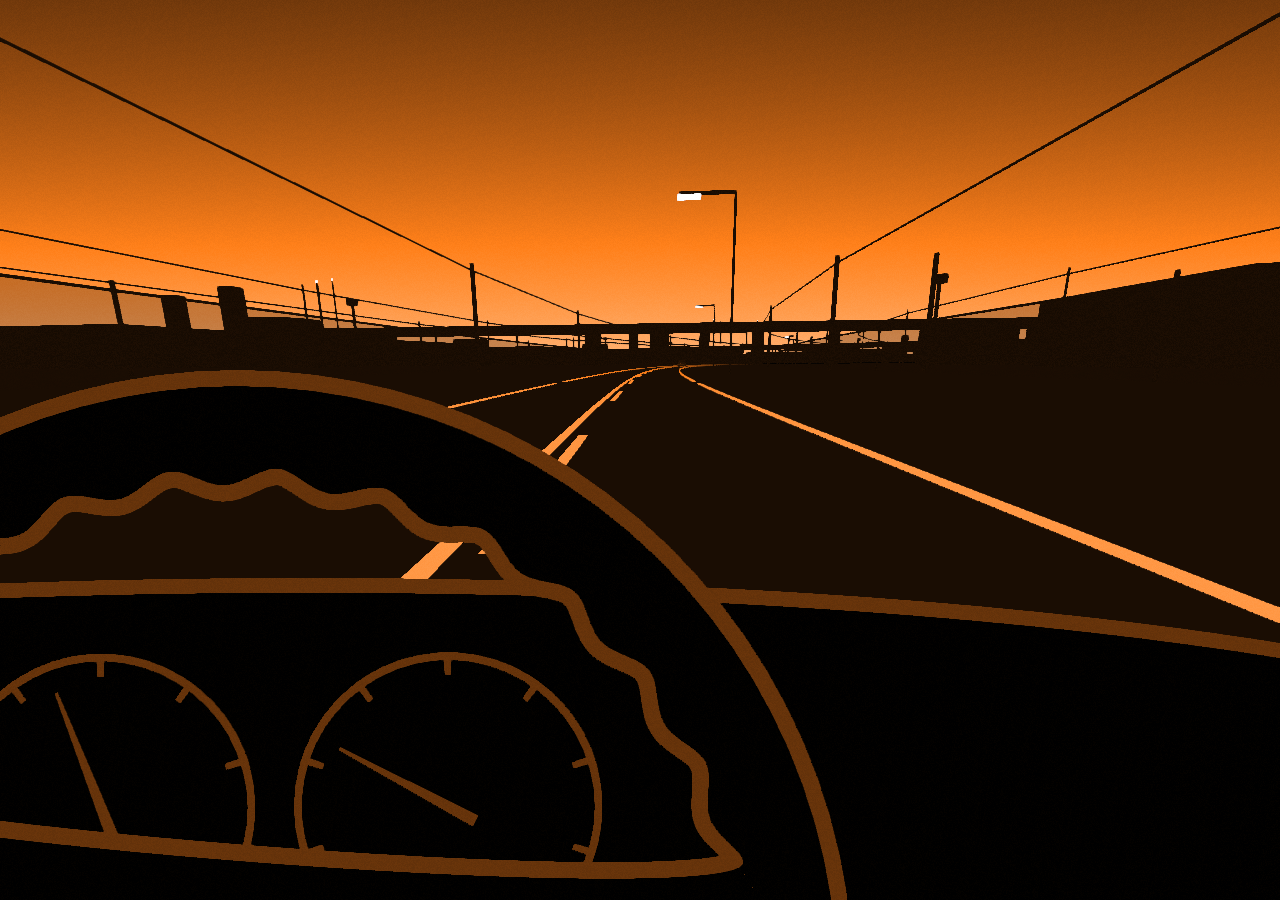
==== night-drive-preview/index.html @ 4f7ae043 "Sync night-drive-preview from claudia-night-drive@eadadad" ====
<!DOCTYPE html>
<html>
  <head>
    <title>Claudia Night Drive</title>
    <meta charset="utf-8" />
    <meta name="viewport" content="width=device-width, initial-scale=1, user-scalable=no" />
    <meta name="robots" content="noindex,nofollow" />
    <meta http-equiv="Cache-Control" content="no-cache, no-store, must-revalidate" />
    <link rel="stylesheet" type="text/css" title="main" href="./css/drivey.css?v=eadadad" />
    <link rel="license" href="./source/claudia-night-drive-0000000.zip">
</head>
  <body>
    <script src="./lib/theme.js?v=eadadad"></script>
    <script src="./lib/rivescript/rivescript-2.2.1.min.js?v=eadadad"></script>
    <script type="module">
      import Drivey from "./js/Drivey.js?v=eadadad";
      document.addEventListener(
        "touchmove",
        (e) => {
          if (e.target && typeof e.target.closest === "function" && e.target.closest("#dialoguePanel")) {
            return;
          }
          e.preventDefault();
        },
        { passive: false }
      );
      window.drivey = new Drivey();
    </script>
    <!-- Claudia Night Drive is GPL-3 (fork of Rezmason/drivey). Complete source: ./source/claudia-night-drive-0000000.zip -->
  </body>
</html>
---- night-drive-preview/css/drivey.css ----
* {
  margin: 0;
  padding: 0;
  border: 0;
  outline: 0;
  text-decoration: none;
  font-weight: inherit;
  font-style: inherit;
  color: inherit;
  font-size: 100%;
  font-family: inherit;
  vertical-align: baseline;
  list-style: none;
  border-collapse: collapse;
  border-spacing: 0;
  -webkit-font-smoothing: antialiased;
  -moz-osx-font-smoothing: grayscale;
}

body {
  background: black;
  color: white;
  overflow: hidden;
  margin: 0;
}

body, colors {
  --dashboard-background-color: black;
  --dashboard-border-color: #888;
  --dashboard-light-color: #fff;
}

canvas#renderer {
  display: block;
  image-rendering: optimizeSpeed;
}

div#buttonsContainer {
  position: absolute;
  bottom: 1em;
  width: 100%;
  display: flex;
  justify-content: center;
  opacity: 0;
  transition: opacity 4000ms;
}

div#buttonsContainer.awake {
  opacity: 1;
  transition: opacity 250ms;
}

div#buttons {
  display: inline-flex;
  align-items: center;
  color: white;
  font-weight: bolder;
  font-size: 1vw;
  font-family: sans-serif;
  text-align: center;
  border: 0.4em solid var(--dashboard-border-color);
  border-radius: 3em;
  overflow: hidden;
  background: var(--dashboard-background-color);
}

div#buttons button {
  text-transform: uppercase;
  background-color: var(--dashboard-background-color);
  padding:0 1.5em;
  height: 5em;
  border-left: 0.2em solid var(--dashboard-border-color);
  border-right: 0.2em solid var(--dashboard-border-color);
}

#buttons button:first-of-type {
  border-left: unset;
}

#buttons button:last-of-type {
  border-right: unset;
}

div#buttons button#button_music {
  display: none;
}

div#buttons #embedded-playlist {
  border-left: 0.2em solid var(--dashboard-border-color);
  border-right: 0.2em solid var(--dashboard-border-color);

  position: relative;

  --scale: 1.5;
  --width: 300;
  --height: 80;

  display: flex;
  justify-content: center;
  align-items: center;

  width: calc(var(--width) * 1px * var(--scale));
  height: 5vw;
  overflow: hidden;
}

@media (max-width: 2000px) { div#buttons #embedded-playlist { --scale: 1.25; } }
@media (max-width: 1675px) { div#buttons #embedded-playlist { --scale: 1; } }
@media (max-width: 1350px) {
  div#buttons button#button_music {
    display: block;
  }

  div#buttons #embedded-playlist {
    display: none;
  }
}

div#buttons #embedded-playlist #backdrop {
  position: absolute;
  width: calc(var(--width) * 1px * var(--scale));
  height: calc(var(--height) * 1px * var(--scale));
}

div#buttons #embedded-playlist iframe {

  overflow: hidden;
  width: 300px;
  height: 80px;
  scale: var(--scale);
  transform-origin: center;

  background: #282828;
  filter: contrast(150%) brightness(150%);
  mix-blend-mode: luminosity;
}

div#buttons:not(.wireframe) #embedded-playlist #backdrop {
  background: var(--dashboard-light-color);
}

div#buttons.wireframe #embedded-playlist iframe {
  filter: contrast(200%) brightness(200%) saturate(0%);
  mix-blend-mode: screen;
}

div#buttons button div.label {
  display:block;
  line-height: 2em;
}

div#buttons button div.option {
  display:block;
  line-height: 2em;
}

span.indicator {
  color: var(--dashboard-light-color);
  text-shadow: 0 0 0.5em var(--dashboard-light-color);
}

span.light {
  display: inline-block;
  width: 1.25em;
  height: 1em;
  background-color: var(--dashboard-light-color);
  box-shadow: 0 0 1em var(--dashboard-light-color);
}

span.light.off {
  background-color: var(--dashboard-border-color);
  box-shadow: unset;
}


/* Claudia Night Drive — single small Claudia pill */
div#buttonsContainer.claudia-only {
  bottom: 1.2em;
  pointer-events: none;
}
div#buttonsContainer.claudia-only #buttons {
  pointer-events: auto;
  font-size: 0.75rem;
  border-width: 0.25em;
  border-radius: 2em;
}
div#buttonsContainer.claudia-only #buttons button {
  padding: 0 1.2em;
  height: 2.6em;
  border: none;
  letter-spacing: 0.06em;
}

/* --- Claudia Night Drive: Talk panel + music menu --- */
#dialoguePanel {
  position: absolute;
  left: 0;
  right: 0;
  bottom: 6.5em;
  display: flex;
  justify-content: center;
  pointer-events: none;
  z-index: 20;
}
#dialoguePanel[hidden] { display: none !important; }
#dialoguePanel .dialogue-card {
  pointer-events: auto;
  width: min(52rem, 94vw);
  max-height: min(52vh, 28rem);
  display: flex;
  flex-direction: column;
  gap: 0.65rem;
  background: rgba(10, 4, 0, 0.92);
  border: 0.2em solid var(--dashboard-border-color);
  border-radius: 1em;
  padding: 0.85rem 1rem 0.75rem;
  color: var(--dashboard-light-color);
  font-family: sans-serif;
  box-shadow: 0 0.4em 1.2em rgba(0,0,0,0.55);
}
#dialoguePanel .dialogue-main {
  display: flex;
  flex-direction: column;
  gap: 0.5rem;
  min-width: 0;
  flex: 1 1 auto;
}
#dialoguePanel .dialogue-narration {
  font-size: clamp(0.88rem, 2vw, 1.02rem);
  line-height: 1.35;
  font-style: italic;
  color: rgba(255, 192, 138, 0.78);
}
#dialoguePanel .dialogue-narration[hidden] { display: none !important; }
#dialoguePanel .dialogue-log-narration {
  font-style: italic;
  color: rgba(255, 192, 138, 0.72);
}
#dialoguePanel .dialogue-line {
  font-size: clamp(0.95rem, 2.2vw, 1.12rem);
  line-height: 1.35;
  color: #ffc08a;
}
#dialoguePanel .dialogue-history {
  display: flex;
  flex-direction: column;
  gap: 0.35rem;
  min-width: 0;
  min-height: 0;
}
#dialoguePanel .dialogue-history[hidden] { display: none !important; }
#dialoguePanel .dialogue-history-label {
  font-size: 0.7rem;
  letter-spacing: 0.08em;
  text-transform: uppercase;
  opacity: 0.55;
}
#dialoguePanel .dialogue-log {
  flex: 1 1 auto;
  min-height: 3.5rem;
  max-height: 8.5rem;
  overflow-y: auto;
  overscroll-behavior: contain;
  -webkit-overflow-scrolling: touch;
  display: flex;
  flex-direction: column;
  gap: 0.4rem;
  padding: 0.35rem 0.4rem;
  border: 1px solid rgba(255, 192, 138, 0.16);
  border-radius: 0.45em;
  background: rgba(0, 0, 0, 0.22);
  touch-action: pan-y;
}
/* Wide: history to the right of question + choices.
   Cap the Earlier box ~4 lines so it never grows over Claudia's face. */
@media (min-width: 720px) {
  #dialoguePanel .dialogue-card {
    flex-direction: row;
    align-items: flex-start;
    width: min(56rem, 96vw);
    /* Keep the whole panel in the lower third on desktop side view */
    max-height: min(38vh, 22rem);
    overflow-y: auto;
  }
  #dialoguePanel .dialogue-main {
    flex: 1 1 58%;
    min-height: 0;
  }
  #dialoguePanel .dialogue-history {
    flex: 0 1 42%;
    align-self: flex-start;
    max-width: 18rem;
    border-left: 1px solid rgba(255, 192, 138, 0.16);
    padding-left: 0.75rem;
  }
  #dialoguePanel .dialogue-log {
    flex: 0 0 auto;
    height: auto;
    min-height: 0;
    box-sizing: border-box;
    /* ~4 lines total incl. padding/border (~130px) */
    max-height: 8.25rem; /* 132px */
    overflow-y: auto;
  }
}
/* Narrow: history below choices */
@media (max-width: 719px) {
  #dialoguePanel .dialogue-card {
    flex-direction: column;
  }
  #dialoguePanel .dialogue-history {
    order: 2;
  }
  #dialoguePanel .dialogue-main {
    order: 1;
  }
}
#dialoguePanel .dialogue-log-row {
  font-size: clamp(0.9rem, 2.1vw, 1.08rem);
  line-height: 1.35;
  white-space: pre-wrap;
}
#dialoguePanel .dialogue-log-claudia {
  color: #ffc08a;
}
#dialoguePanel .dialogue-log-you {
  color: #d7e2ff;
  opacity: 0.95;
  padding-left: 0.35rem;
  border-left: 2px solid rgba(215, 226, 255, 0.35);
}
#dialoguePanel .dialogue-choices {
  display: flex;
  flex-direction: column;
  gap: 0.4rem;
  flex: 0 0 auto;
}
#dialoguePanel .dialogue-choice,
#dialoguePanel .dialogue-close {
  display: flex;
  align-items: flex-start;
  gap: 0.55rem;
  text-align: left;
  background: rgba(40, 18, 0, 0.94);
  border: 1px solid var(--dashboard-border-color);
  border-radius: 0.55em;
  color: var(--dashboard-light-color);
  padding: 0.6em 0.75em;
  font-size: clamp(0.88rem, 1.9vw, 1.02rem);
  line-height: 1.3;
  cursor: pointer;
  -webkit-tap-highlight-color: rgba(255, 192, 138, 0.25);
  touch-action: manipulation;
}
#dialoguePanel .dialogue-choice-letter {
  flex: 0 0 auto;
  display: inline-grid;
  place-items: center;
  min-width: 1.35em;
  height: 1.35em;
  border-radius: 0.3em;
  background: rgba(255, 192, 138, 0.16);
  color: #ffc08a;
  font-weight: 700;
  font-size: 0.92em;
}
#dialoguePanel .dialogue-choice-label {
  flex: 1 1 auto;
  min-width: 0;
}
#dialoguePanel .dialogue-choice:hover,
#dialoguePanel .dialogue-choice:focus-visible,
#dialoguePanel .dialogue-close:hover,
#dialoguePanel .dialogue-close:focus-visible {
  background: rgba(80, 36, 0, 0.98);
  outline: none;
}
#dialoguePanel .dialogue-close {
  margin-top: 0.15rem;
  text-align: center;
  justify-content: center;
  opacity: 0.85;
}

/* --- Typed ELIZA mode (staging / eliza-preview) --- */
#dialoguePanel .dialogue-mode-bar {
  display: flex;
  gap: 0.4rem;
  margin-bottom: 0.45rem;
  flex: 0 0 auto;
}
#dialoguePanel .dialogue-mode-btn {
  flex: 1 1 auto;
  background: rgba(40, 18, 0, 0.75);
  border: 1px solid rgba(255, 192, 138, 0.28);
  border-radius: 0.45em;
  color: rgba(255, 220, 190, 0.85);
  padding: 0.35em 0.55em;
  font-size: 0.78rem;
  cursor: pointer;
  touch-action: manipulation;
}
#dialoguePanel .dialogue-mode-btn.is-active,
#dialoguePanel .dialogue-mode-btn[aria-pressed="true"] {
  background: rgba(80, 36, 0, 0.98);
  border-color: rgba(255, 192, 138, 0.55);
  color: #ffc08a;
  font-weight: 600;
}
#dialoguePanel .dialogue-typed {
  display: flex;
  flex-direction: column;
  gap: 0.35rem;
  flex: 0 0 auto;
  margin-top: 0.15rem;
}
#dialoguePanel .dialogue-typed[hidden] { display: none !important; }
#dialoguePanel .dialogue-typed-label {
  font-size: 0.72rem;
  opacity: 0.7;
  color: var(--dashboard-light-color);
}
#dialoguePanel .dialogue-typed-row {
  display: flex;
  gap: 0.4rem;
  align-items: stretch;
}
#dialoguePanel .dialogue-typed-input {
  flex: 1 1 auto;
  min-width: 0;
  background: rgba(20, 8, 0, 0.92);
  border: 1px solid var(--dashboard-border-color);
  border-radius: 0.45em;
  color: #ffe8d2;
  padding: 0.55em 0.65em;
  font-size: 16px; /* avoid iOS zoom */
  line-height: 1.25;
}
#dialoguePanel .dialogue-typed-send {
  flex: 0 0 auto;
  background: rgba(80, 36, 0, 0.98);
  border: 1px solid rgba(255, 192, 138, 0.45);
  border-radius: 0.45em;
  color: #ffc08a;
  padding: 0.55em 0.85em;
  font-size: 0.9rem;
  font-weight: 600;
  cursor: pointer;
  touch-action: manipulation;
  -webkit-tap-highlight-color: rgba(255, 192, 138, 0.25);
}
#dialoguePanel .dialogue-choices[hidden] { display: none !important; }
body.portrait-letterbox #dialoguePanel .dialogue-typed-input {
  font-size: 16px;
}
body.portrait-letterbox #dialoguePanel .dialogue-mode-btn {
  font-size: 0.72rem;
  padding: 0.3em 0.45em;
}

#musicMenu {
  position: absolute;
  left: 50%;
  bottom: 6.5em;
  transform: translateX(-50%);
  min-width: 14rem;
  max-width: 92vw;
  background: rgba(10, 4, 0, 0.92);
  border: 0.2em solid var(--dashboard-border-color);
  border-radius: 0.8em;
  padding: 0.6rem;
  z-index: 21;
  font-family: sans-serif;
  color: var(--dashboard-light-color);
}
#musicMenu[hidden] { display: none !important; }
#musicMenu .music-empty {
  font-size: 0.85rem;
  opacity: 0.8;
  padding: 0.4rem 0.5rem;
}
#musicMenu .music-track {
  display: block;
  width: 100%;
  text-align: left;
  background: transparent;
  border: 0;
  border-radius: 0.4em;
  color: inherit;
  padding: 0.45em 0.55em;
  cursor: pointer;
  font-size: 0.9rem;
}
#musicMenu .music-track:hover,
#musicMenu .music-track.playing {
  background: rgba(80, 36, 0, 0.95);
}

/* Show music button even on wide screens (no embedded playlist in this fork). */
div#buttons button#button_music {
  display: block;
}

#musicMenu .music-skip {
  display: block;
  width: 100%;
  margin-top: 0.45rem;
  text-align: center;
  background: rgba(80, 36, 0, 0.85);
  border: 1px solid var(--dashboard-border-color);
  border-radius: 0.4em;
  color: inherit;
  padding: 0.5em 0.55em;
  cursor: pointer;
  font-size: 0.85rem;
  text-transform: uppercase;
  letter-spacing: 0.04em;
}
#musicMenu .music-skip:hover {
  background: rgba(110, 50, 0, 0.95);
}

/* --- Music transport in the button bar --- */
#musicTransport {
  display: inline-flex;
  align-items: center;
  gap: 0;
  border-left: 0.15em solid var(--dashboard-border-color);
  border-right: 0.15em solid var(--dashboard-border-color);
  max-width: min(42vw, 18rem);
}
#musicTransport button {
  padding: 0 0.7em !important;
  border: none !important;
  text-transform: none !important;
  letter-spacing: 0 !important;
}
#musicTransport .music-title {
  padding: 0 0.65em 0 0.2em;
  font-size: 0.85em;
  font-weight: 600;
  letter-spacing: 0.02em;
  text-transform: none;
  white-space: nowrap;
  overflow: hidden;
  text-overflow: ellipsis;
  max-width: 9.5em;
  color: var(--dashboard-light-color);
  opacity: 0.92;
}

#controlsMenu {
  position: absolute;
  left: 50%;
  bottom: 6.5em;
  transform: translateX(-50%);
  min-width: 12rem;
  background: rgba(10, 4, 0, 0.92);
  border: 0.2em solid var(--dashboard-border-color);
  border-radius: 0.8em;
  padding: 0.45rem;
  z-index: 22;
  font-family: sans-serif;
  color: var(--dashboard-light-color);
  display: flex;
  flex-direction: column;
  gap: 0.3rem;
}
#controlsMenu[hidden] { display: none !important; }
#controlsMenu .controls-option {
  text-align: left;
  background: transparent;
  border: 0;
  border-radius: 0.4em;
  color: inherit;
  padding: 0.5em 0.65em;
  cursor: pointer;
  font-size: 0.9rem;
}
#controlsMenu .controls-option:hover,
#controlsMenu .controls-option.active {
  background: rgba(80, 36, 0, 0.95);
}

/* Portrait phone: full 16:9 drive view, chrome (buttons / Talk) below */
html.portrait-letterbox {
  height: auto;
  overflow-x: hidden;
  overflow-y: auto;
  -webkit-overflow-scrolling: touch;
}
body.portrait-letterbox {
  display: flex;
  flex-direction: column;
  min-height: 100vh;
  min-height: 100dvh;
  height: auto;
  overflow-x: hidden;
  overflow-y: auto;
  -webkit-overflow-scrolling: touch;
  background: #000;
  padding-bottom: env(safe-area-inset-bottom, 0px);
}
body.portrait-letterbox #viewStage {
  width: 100%;
  aspect-ratio: 16 / 9;
  flex: 0 0 auto;
  position: relative;
  overflow: hidden;
  background: #000;
}
body.portrait-letterbox #viewStage canvas#renderer {
  width: 100% !important;
  height: 100% !important;
  display: block;
}
/* Chrome stack: view (above) → button bar → Talk panel in the free lower half */
body.portrait-letterbox #buttonsContainer.claudia-only {
  position: relative;
  bottom: auto;
  flex: 0 0 auto;
  opacity: 1;
  transition: none;
  align-items: flex-start;
  justify-content: center;
  padding: 0.65em 0.4em 0.45em;
  background: #050200;
  z-index: 15;
  width: 100%;
}
body.portrait-letterbox #buttonsContainer.claudia-only #buttons {
  font-size: 0.7rem;
  flex-wrap: wrap;
  justify-content: center;
  max-width: 96vw;
  border-radius: 1.4em;
}
body.portrait-letterbox #musicTransport {
  max-width: min(70vw, 16rem);
}
body.portrait-letterbox #musicTransport .music-title {
  max-width: 7.5em;
}
body.portrait-letterbox #dialoguePanel {
  position: relative;
  left: auto;
  right: auto;
  top: auto;
  bottom: auto;
  transform: none;
  flex: 0 0 auto;
  display: flex;
  justify-content: center;
  align-items: flex-start;
  width: 100%;
  /* Extra room under the last line so the page can scroll past it */
  padding: 0.25rem 0.45rem calc(40vh + env(safe-area-inset-bottom, 0px));
  pointer-events: none;
  z-index: 20;
  overflow: visible;
  min-height: 0;
  background: #050200;
}
body.portrait-letterbox #dialoguePanel[hidden] {
  display: none !important;
}
body.portrait-letterbox #dialoguePanel .dialogue-card {
  pointer-events: auto;
  width: min(36rem, 94vw);
  max-height: none;
  margin: 0 auto;
  flex-direction: column;
  gap: 0.35rem;
  padding: 0.55rem 0.65rem 0.5rem;
  font-size: 14px;
}
body.portrait-letterbox #dialoguePanel .dialogue-main {
  order: 1;
  gap: 0.3rem;
}
body.portrait-letterbox #dialoguePanel .dialogue-line {
  font-size: 14px;
  line-height: 1.3;
  margin: 0;
}
body.portrait-letterbox #dialoguePanel .dialogue-choices {
  gap: 0.22rem;
}
body.portrait-letterbox #dialoguePanel .dialogue-choice,
body.portrait-letterbox #dialoguePanel .dialogue-close {
  padding: 0.38em 0.55em;
  font-size: 14px;
  line-height: 1.25;
  gap: 0.4rem;
  border-radius: 0.4em;
}
body.portrait-letterbox #dialoguePanel .dialogue-choice-letter {
  min-width: 1.15em;
  height: 1.15em;
  font-size: 0.85em;
}
body.portrait-letterbox #dialoguePanel .dialogue-close {
  margin-top: 0.1rem;
  padding: 0.28em 0.5em;
  font-size: 12px;
  opacity: 0.75;
}
body.portrait-letterbox #dialoguePanel .dialogue-history {
  order: 2;
  max-width: none;
  border-left: 0;
  padding-left: 0;
  border-top: 1px solid rgba(255, 192, 138, 0.14);
  padding-top: 0.3rem;
  gap: 0.2rem;
}
body.portrait-letterbox #dialoguePanel .dialogue-history-label {
  font-size: 0.62rem;
}
body.portrait-letterbox #dialoguePanel .dialogue-log {
  /* ~3 lines of 14px / 1.3 */
  min-height: 0;
  max-height: 3.9em;
  padding: 0.25rem 0.3rem;
  gap: 0.22rem;
}
body.portrait-letterbox #dialoguePanel .dialogue-log-row {
  font-size: 13px;
  line-height: 1.3;
}
/* Short Safari-like viewports: keep chrome compact */
@media (max-height: 700px) {
  body.portrait-letterbox #buttonsContainer.claudia-only {
    padding: 0.35em 0.35em 0.3em;
  }
  body.portrait-letterbox #dialoguePanel {
    padding-top: 0.15rem;
    padding-bottom: calc(42vh + env(safe-area-inset-bottom, 0px));
  }
  body.portrait-letterbox #dialoguePanel .dialogue-card {
    padding: 0.45rem 0.55rem 0.4rem;
    gap: 0.28rem;
  }
}
body.portrait-letterbox #controlsMenu,
body.portrait-letterbox #musicMenu {
  /* Sit just under the button bar (view 16:9 + bar ~3.2rem) */
  top: calc(100vw * 9 / 16 + 3.4rem);
  bottom: auto;
}


/* Compact volume slider in music transport */
#musicTransport .music-vol {
  display: inline-flex;
  align-items: center;
  padding: 0 0.35em 0 0.15em;
  margin: 0;
  cursor: pointer;
}
#musicTransport .music-vol input[type="range"] {
  -webkit-appearance: none;
  appearance: none;
  width: 3.6em;
  height: 1.1em;
  background: transparent;
  padding: 0;
  margin: 0;
  touch-action: none;
}
#musicTransport .music-vol input[type="range"]::-webkit-slider-runnable-track {
  height: 0.28em;
  background: var(--dashboard-border-color);
  border-radius: 999px;
}
#musicTransport .music-vol input[type="range"]::-webkit-slider-thumb {
  -webkit-appearance: none;
  appearance: none;
  width: 0.85em;
  height: 0.85em;
  margin-top: -0.28em;
  border-radius: 50%;
  background: var(--dashboard-light-color);
  border: 0;
  box-shadow: 0 0 0.35em var(--dashboard-light-color);
}
#musicTransport .music-vol input[type="range"]::-moz-range-track {
  height: 0.28em;
  background: var(--dashboard-border-color);
  border-radius: 999px;
}
#musicTransport .music-vol input[type="range"]::-moz-range-thumb {
  width: 0.85em;
  height: 0.85em;
  border-radius: 50%;
  background: var(--dashboard-light-color);
  border: 0;
}
body.portrait-letterbox #musicTransport .music-vol input[type="range"] {
  width: 3.1em;
}
body.portrait-letterbox #musicTransport {
  max-width: min(92vw, 22rem);
}


/* GPL source download — discreet, non-interactive with the drive HUD */
a.gpl-source {
  position: fixed;
  left: 0.75em;
  bottom: 0.75em;
  z-index: 30;
  font: 11px/1.2 system-ui, -apple-system, sans-serif;
  color: rgba(255, 255, 255, 0.4);
  text-decoration: underline;
  text-underline-offset: 2px;
  pointer-events: auto;
}
a.gpl-source:hover,
a.gpl-source:focus-visible {
  color: rgba(255, 255, 255, 0.85);
}
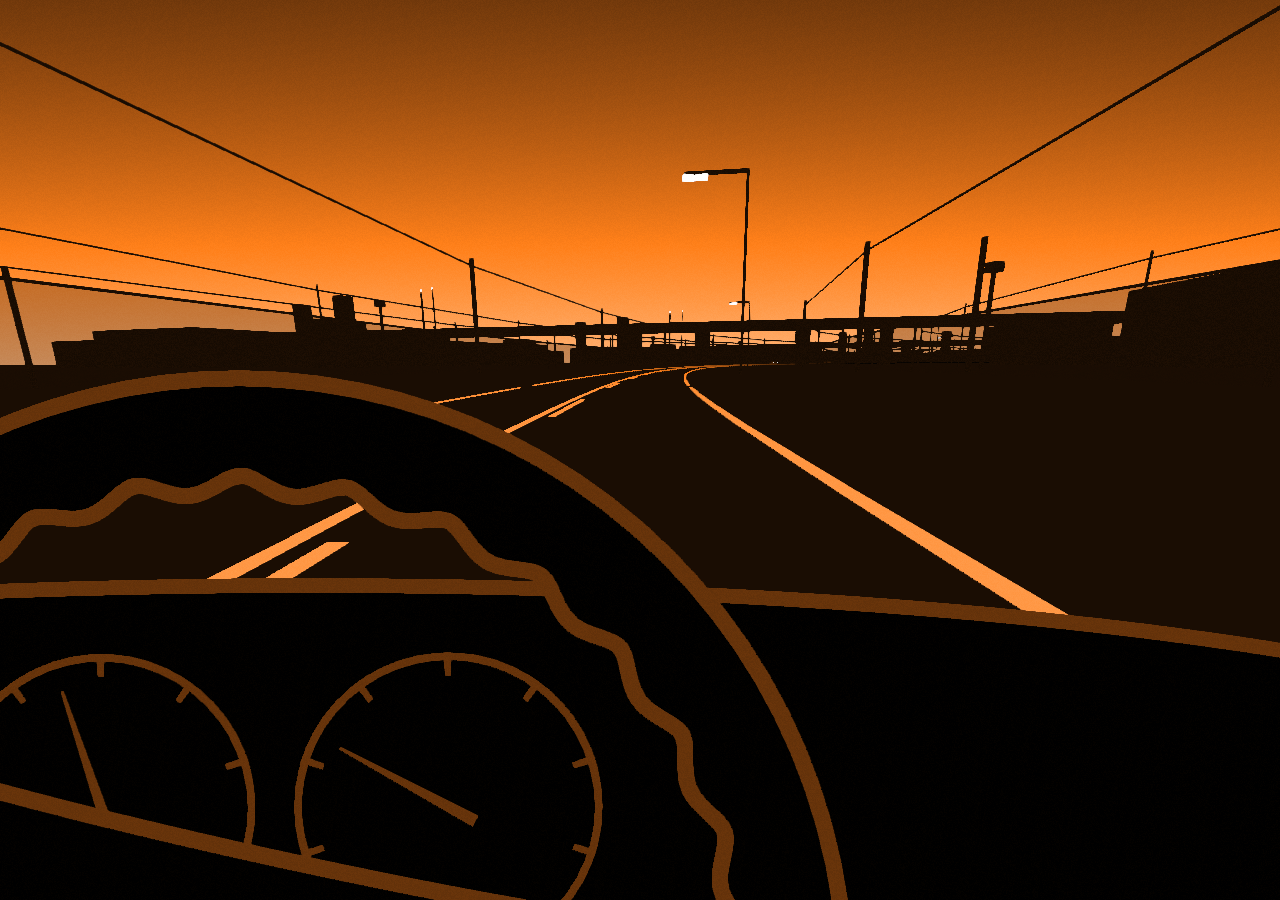
==== commit 45d062c1: "Sync night-drive-preview from claudia-night-drive@060811e" ====
--- a/night-drive-preview/index.html
+++ b/night-drive-preview/index.html
@@ -6,14 +6,14 @@
     <meta name="viewport" content="width=device-width, initial-scale=1, user-scalable=no" />
     <meta name="robots" content="noindex,nofollow" />
     <meta http-equiv="Cache-Control" content="no-cache, no-store, must-revalidate" />
-    <link rel="stylesheet" type="text/css" title="main" href="./css/drivey.css?v=eadadad" />
+    <link rel="stylesheet" type="text/css" title="main" href="./css/drivey.css?v=060811e" />
     <link rel="license" href="./source/claudia-night-drive-0000000.zip">
 </head>
   <body>
-    <script src="./lib/theme.js?v=eadadad"></script>
-    <script src="./lib/rivescript/rivescript-2.2.1.min.js?v=eadadad"></script>
+    <script src="./lib/theme.js?v=060811e"></script>
+    <script src="./lib/rivescript/rivescript-2.2.1.min.js?v=060811e"></script>
     <script type="module">
-      import Drivey from "./js/Drivey.js?v=eadadad";
+      import Drivey from "./js/Drivey.js?v=060811e";
       document.addEventListener(
         "touchmove",
         (e) => {
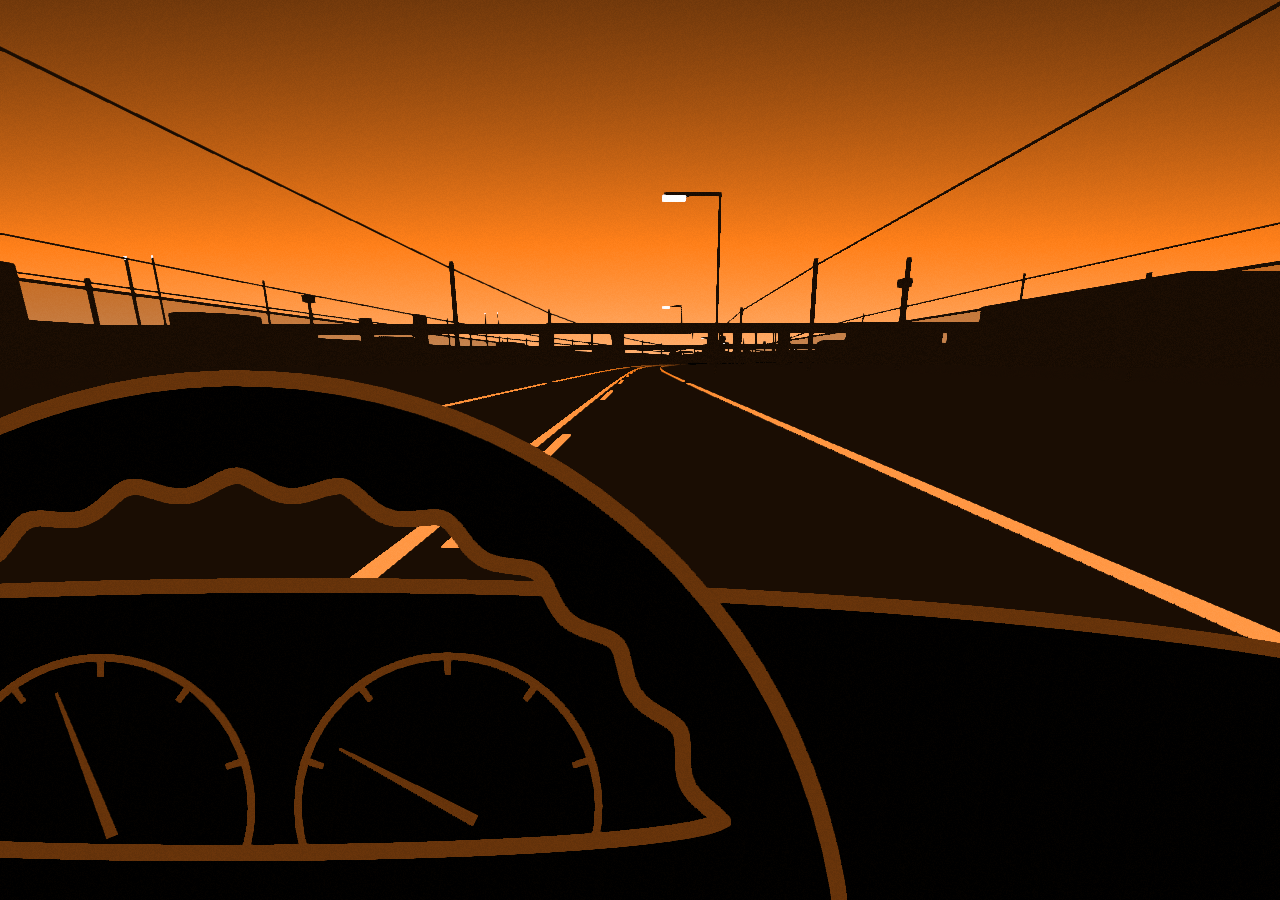
==== commit c0907c07: "Sync night-drive-preview from claudia-night-drive@8b0365b" ====
--- a/night-drive-preview/index.html
+++ b/night-drive-preview/index.html
@@ -6,14 +6,14 @@
     <meta name="viewport" content="width=device-width, initial-scale=1, user-scalable=no" />
     <meta name="robots" content="noindex,nofollow" />
     <meta http-equiv="Cache-Control" content="no-cache, no-store, must-revalidate" />
-    <link rel="stylesheet" type="text/css" title="main" href="./css/drivey.css?v=060811e" />
+    <link rel="stylesheet" type="text/css" title="main" href="./css/drivey.css?v=8b0365b" />
     <link rel="license" href="./source/claudia-night-drive-0000000.zip">
 </head>
   <body>
-    <script src="./lib/theme.js?v=060811e"></script>
-    <script src="./lib/rivescript/rivescript-2.2.1.min.js?v=060811e"></script>
+    <script src="./lib/theme.js?v=8b0365b"></script>
+    <script src="./lib/rivescript/rivescript-2.2.1.min.js?v=8b0365b"></script>
     <script type="module">
-      import Drivey from "./js/Drivey.js?v=060811e";
+      import Drivey from "./js/Drivey.js?v=8b0365b";
       document.addEventListener(
         "touchmove",
         (e) => {
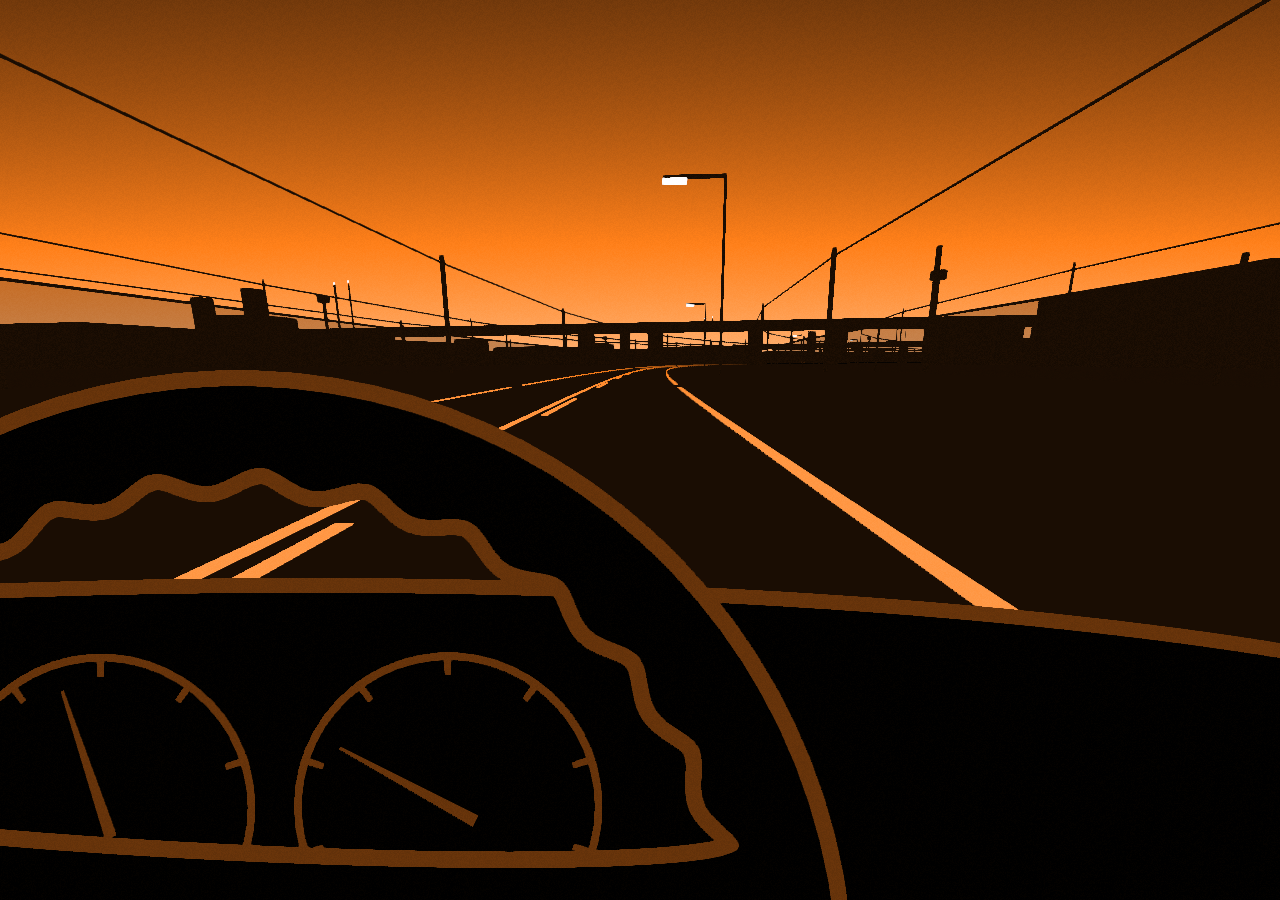
==== commit 7246f606: "Sync night-drive-preview from claudia-night-drive@e2e3ed0" ====
--- a/night-drive-preview/index.html
+++ b/night-drive-preview/index.html
@@ -6,14 +6,14 @@
     <meta name="viewport" content="width=device-width, initial-scale=1, user-scalable=no" />
     <meta name="robots" content="noindex,nofollow" />
     <meta http-equiv="Cache-Control" content="no-cache, no-store, must-revalidate" />
-    <link rel="stylesheet" type="text/css" title="main" href="./css/drivey.css?v=8b0365b" />
+    <link rel="stylesheet" type="text/css" title="main" href="./css/drivey.css?v=e2e3ed0" />
     <link rel="license" href="./source/claudia-night-drive-0000000.zip">
 </head>
   <body>
-    <script src="./lib/theme.js?v=8b0365b"></script>
-    <script src="./lib/rivescript/rivescript-2.2.1.min.js?v=8b0365b"></script>
+    <script src="./lib/theme.js?v=e2e3ed0"></script>
+    <script src="./lib/rivescript/rivescript-2.2.1.min.js?v=e2e3ed0"></script>
     <script type="module">
-      import Drivey from "./js/Drivey.js?v=8b0365b";
+      import Drivey from "./js/Drivey.js?v=e2e3ed0";
       document.addEventListener(
         "touchmove",
         (e) => {
--- a/night-drive-preview/css/drivey.css
+++ b/night-drive-preview/css/drivey.css
@@ -820,3 +820,5 @@
 a.gpl-source:focus-visible {
   color: rgba(255, 255, 255, 0.85);
 }
+#button_musicMute .label { font-size: 1.15em; }
+#button_musicMute.muted { background: rgba(255,80,80,0.35); border-color: rgba(255,120,120,0.8); }
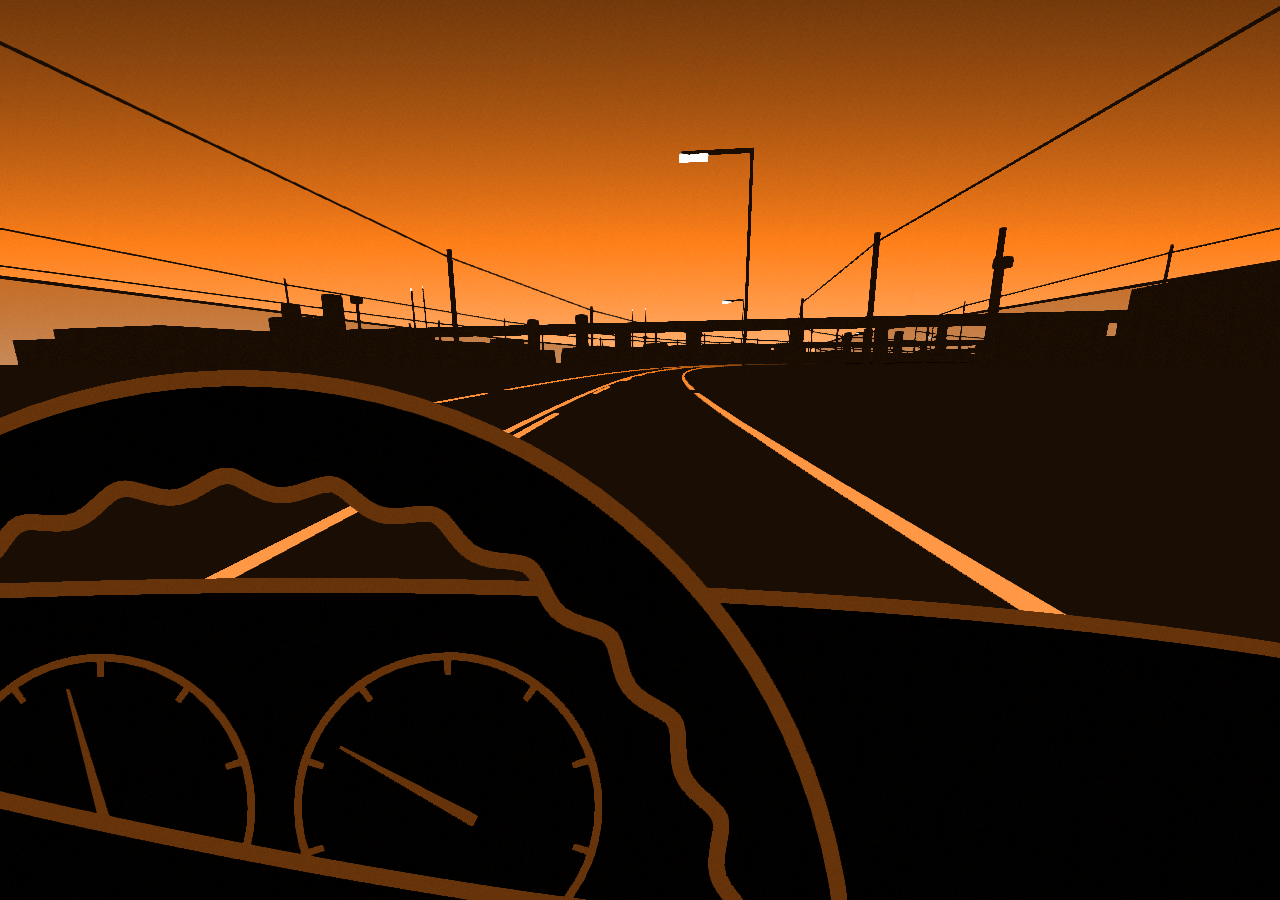
==== commit 9fb37f19: "Sync night-drive-preview from claudia-night-drive@2b821ff" ====
--- a/night-drive-preview/index.html
+++ b/night-drive-preview/index.html
@@ -6,14 +6,14 @@
     <meta name="viewport" content="width=device-width, initial-scale=1, user-scalable=no" />
     <meta name="robots" content="noindex,nofollow" />
     <meta http-equiv="Cache-Control" content="no-cache, no-store, must-revalidate" />
-    <link rel="stylesheet" type="text/css" title="main" href="./css/drivey.css?v=e2e3ed0" />
+    <link rel="stylesheet" type="text/css" title="main" href="./css/drivey.css?v=2b821ff" />
     <link rel="license" href="./source/claudia-night-drive-0000000.zip">
 </head>
   <body>
-    <script src="./lib/theme.js?v=e2e3ed0"></script>
-    <script src="./lib/rivescript/rivescript-2.2.1.min.js?v=e2e3ed0"></script>
+    <script src="./lib/theme.js?v=2b821ff"></script>
+    <script src="./lib/rivescript/rivescript-2.2.1.min.js?v=2b821ff"></script>
     <script type="module">
-      import Drivey from "./js/Drivey.js?v=e2e3ed0";
+      import Drivey from "./js/Drivey.js?v=2b821ff";
       document.addEventListener(
         "touchmove",
         (e) => {
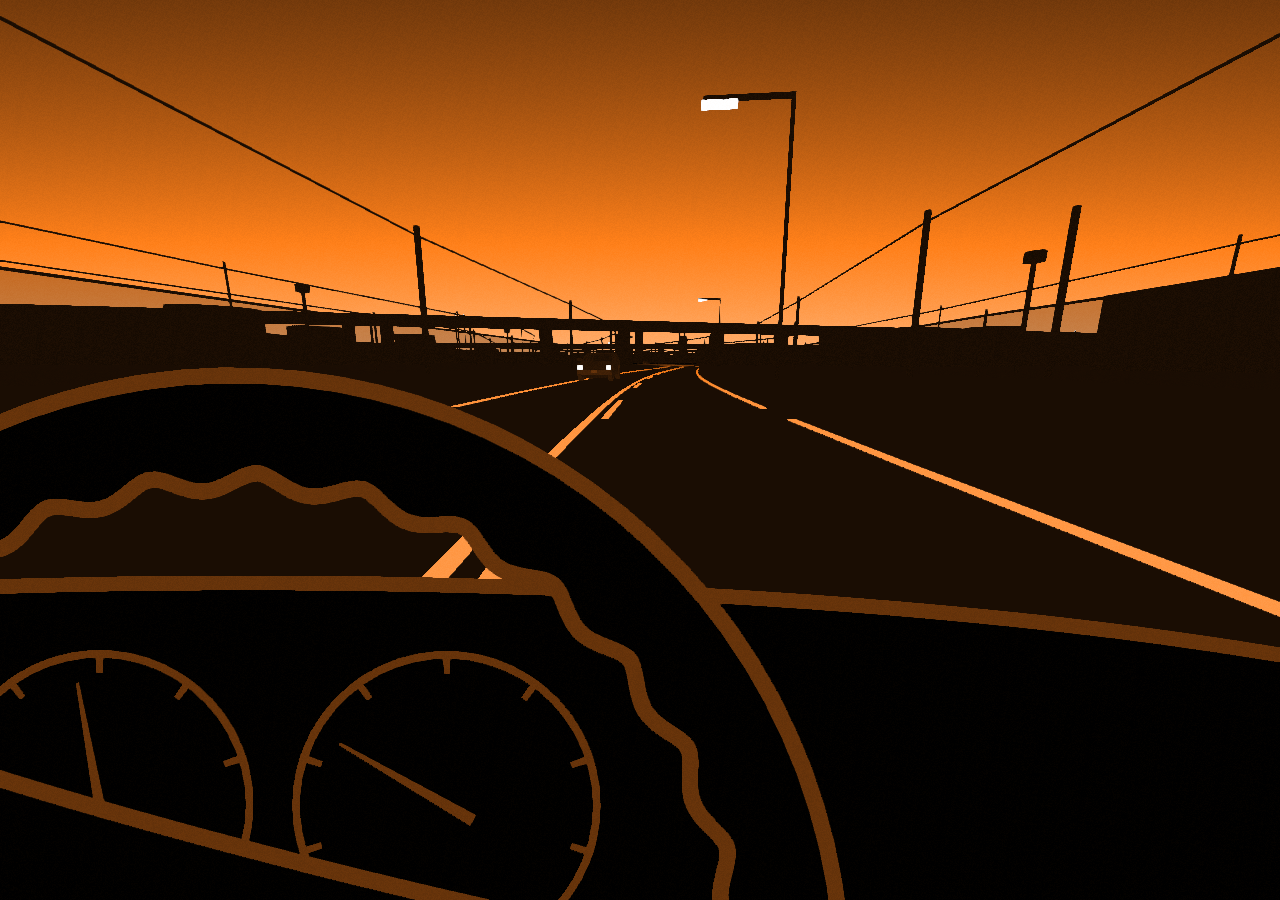
==== commit 9d9891f4: "Sync night-drive-preview from claudia-night-drive@a18c2e9" ====
--- a/night-drive-preview/index.html
+++ b/night-drive-preview/index.html
@@ -6,14 +6,14 @@
     <meta name="viewport" content="width=device-width, initial-scale=1, user-scalable=no" />
     <meta name="robots" content="noindex,nofollow" />
     <meta http-equiv="Cache-Control" content="no-cache, no-store, must-revalidate" />
-    <link rel="stylesheet" type="text/css" title="main" href="./css/drivey.css?v=2b821ff" />
+    <link rel="stylesheet" type="text/css" title="main" href="./css/drivey.css?v=a18c2e9" />
     <link rel="license" href="./source/claudia-night-drive-0000000.zip">
 </head>
   <body>
-    <script src="./lib/theme.js?v=2b821ff"></script>
-    <script src="./lib/rivescript/rivescript-2.2.1.min.js?v=2b821ff"></script>
+    <script src="./lib/theme.js?v=a18c2e9"></script>
+    <script src="./lib/rivescript/rivescript-2.2.1.min.js?v=a18c2e9"></script>
     <script type="module">
-      import Drivey from "./js/Drivey.js?v=2b821ff";
+      import Drivey from "./js/Drivey.js?v=a18c2e9";
       document.addEventListener(
         "touchmove",
         (e) => {
--- a/night-drive-preview/css/drivey.css
+++ b/night-drive-preview/css/drivey.css
@@ -822,3 +822,17 @@
 }
 #button_musicMute .label { font-size: 1.15em; }
 #button_musicMute.muted { background: rgba(255,80,80,0.35); border-color: rgba(255,120,120,0.8); }
+#button_controls .label { font-size: 1.7em; line-height: 1; }
+#button_vibe .vibe-label { font-family: sans-serif; font-size: 0.85em; font-weight: 700; letter-spacing: 0.04em; }
+#vibeMenu {
+  position: absolute; left: 50%; bottom: 6.5em; transform: translateX(-50%);
+  min-width: 14rem; background: rgba(10, 4, 0, 0.92);
+  border: 0.2em solid var(--dashboard-border-color); border-radius: 0.8em;
+  padding: 0.6rem; z-index: 22; display: flex; flex-direction: column; gap: 0.6rem;
+}
+#vibeMenu[hidden] { display: none !important; }
+#vibeMenu .vibe-swatches { display: flex; gap: 0.45rem; justify-content: space-between; }
+#vibeMenu .vibe-swatch { width: 2rem; height: 2rem; border-radius: 50%; border: 0.15em solid rgba(255,255,255,0.35); cursor: pointer; padding: 0; }
+#vibeMenu .vibe-swatch.active { border-color: #fff; box-shadow: 0 0 0 0.15em rgba(255,255,255,0.5); }
+#vibeMenu input[type=range] { width: 100%; accent-color: var(--dashboard-light-color); }
+body.portrait-letterbox #vibeMenu { top: calc(100vw * 9 / 16 + 3.4rem); bottom: auto; }
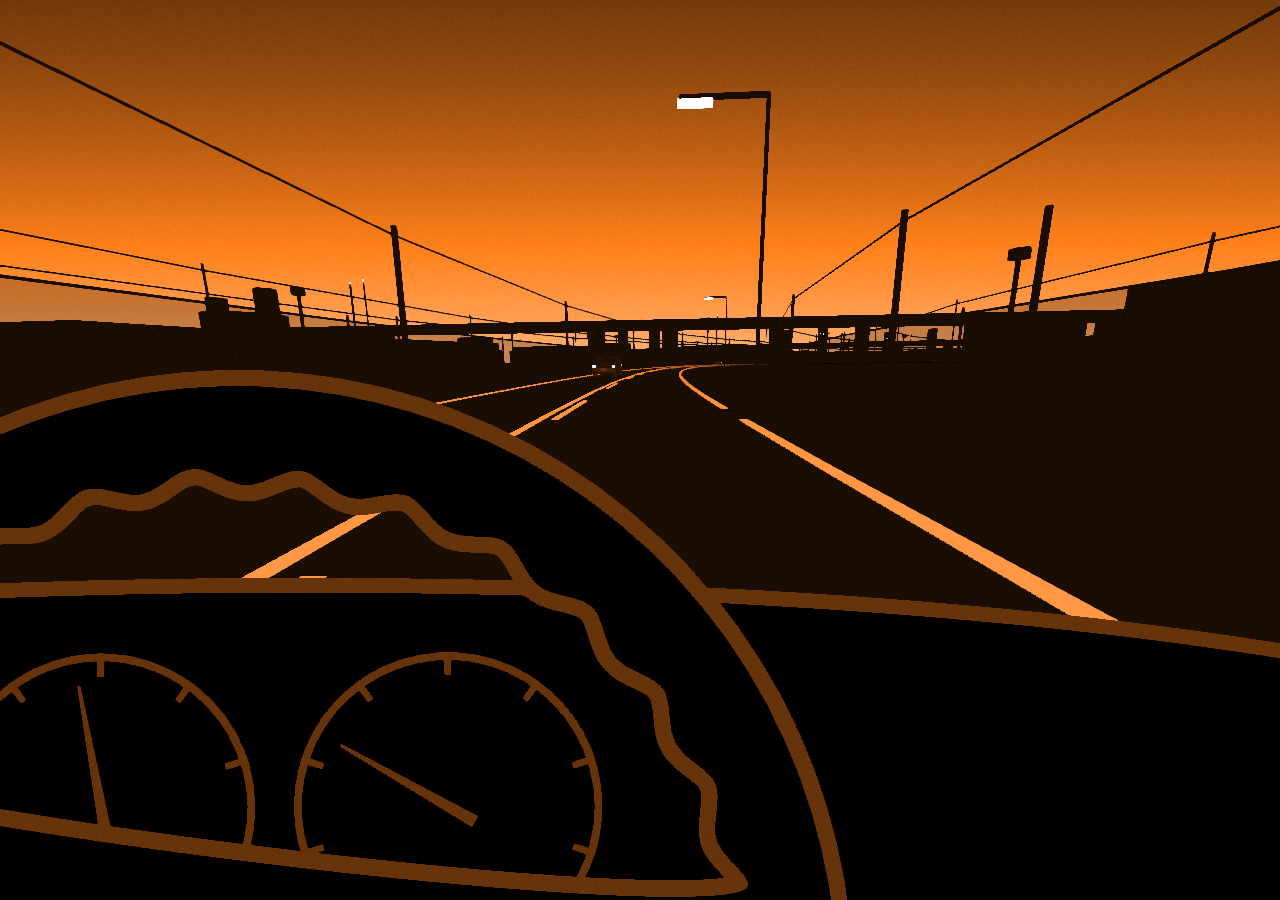
==== commit dfa04625: "Sync night-drive-preview from claudia-night-drive@f03d1b4" ====
--- a/night-drive-preview/index.html
+++ b/night-drive-preview/index.html
@@ -6,14 +6,14 @@
     <meta name="viewport" content="width=device-width, initial-scale=1, user-scalable=no" />
     <meta name="robots" content="noindex,nofollow" />
     <meta http-equiv="Cache-Control" content="no-cache, no-store, must-revalidate" />
-    <link rel="stylesheet" type="text/css" title="main" href="./css/drivey.css?v=a18c2e9" />
+    <link rel="stylesheet" type="text/css" title="main" href="./css/drivey.css?v=f03d1b4" />
     <link rel="license" href="./source/claudia-night-drive-0000000.zip">
 </head>
   <body>
-    <script src="./lib/theme.js?v=a18c2e9"></script>
-    <script src="./lib/rivescript/rivescript-2.2.1.min.js?v=a18c2e9"></script>
+    <script src="./lib/theme.js?v=f03d1b4"></script>
+    <script src="./lib/rivescript/rivescript-2.2.1.min.js?v=f03d1b4"></script>
     <script type="module">
-      import Drivey from "./js/Drivey.js?v=a18c2e9";
+      import Drivey from "./js/Drivey.js?v=f03d1b4";
       document.addEventListener(
         "touchmove",
         (e) => {
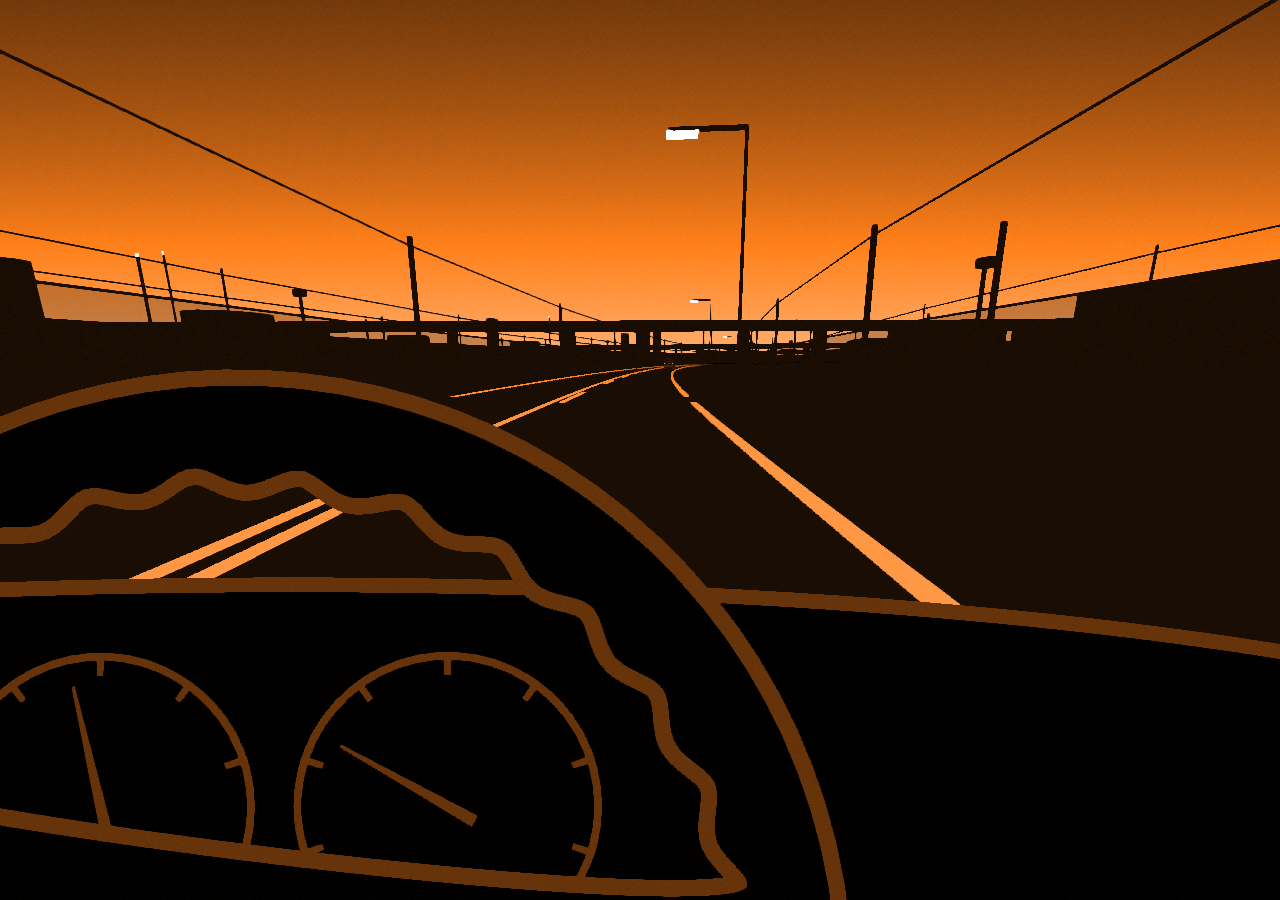
==== commit 3a138519: "Sync night-drive-preview from claudia-night-drive@7847ac4" ====
--- a/night-drive-preview/index.html
+++ b/night-drive-preview/index.html
@@ -6,14 +6,14 @@
     <meta name="viewport" content="width=device-width, initial-scale=1, user-scalable=no" />
     <meta name="robots" content="noindex,nofollow" />
     <meta http-equiv="Cache-Control" content="no-cache, no-store, must-revalidate" />
-    <link rel="stylesheet" type="text/css" title="main" href="./css/drivey.css?v=f03d1b4" />
+    <link rel="stylesheet" type="text/css" title="main" href="./css/drivey.css?v=7847ac4" />
     <link rel="license" href="./source/claudia-night-drive-0000000.zip">
 </head>
   <body>
-    <script src="./lib/theme.js?v=f03d1b4"></script>
-    <script src="./lib/rivescript/rivescript-2.2.1.min.js?v=f03d1b4"></script>
+    <script src="./lib/theme.js?v=7847ac4"></script>
+    <script src="./lib/rivescript/rivescript-2.2.1.min.js?v=7847ac4"></script>
     <script type="module">
-      import Drivey from "./js/Drivey.js?v=f03d1b4";
+      import Drivey from "./js/Drivey.js?v=7847ac4";
       document.addEventListener(
         "touchmove",
         (e) => {
--- a/night-drive-preview/css/drivey.css
+++ b/night-drive-preview/css/drivey.css
@@ -836,3 +836,13 @@
 #vibeMenu .vibe-swatch.active { border-color: #fff; box-shadow: 0 0 0 0.15em rgba(255,255,255,0.5); }
 #vibeMenu input[type=range] { width: 100%; accent-color: var(--dashboard-light-color); }
 body.portrait-letterbox #vibeMenu { top: calc(100vw * 9 / 16 + 3.4rem); bottom: auto; }
+#controlsHint {
+  position: fixed; left: 50%; top: 18%; transform: translate(-50%, -8px);
+  padding: 0.7em 1.2em; border-radius: 0.8em; z-index: 30; pointer-events: none;
+  background: rgba(10, 4, 0, 0.78); border: 0.15em solid var(--dashboard-border-color);
+  color: var(--dashboard-light-color); font-family: sans-serif; font-size: 1.05rem;
+  text-align: center; max-width: 86vw; opacity: 0; transition: opacity 0.6s ease, transform 0.6s ease;
+}
+#controlsHint.show { opacity: 1; transform: translate(-50%, 0); }
+body.portrait-letterbox #controlsHint { top: calc(100vw * 9 / 32); transform: translate(-50%, -50%); }
+body.portrait-letterbox #controlsHint.show { transform: translate(-50%, -50%); }
